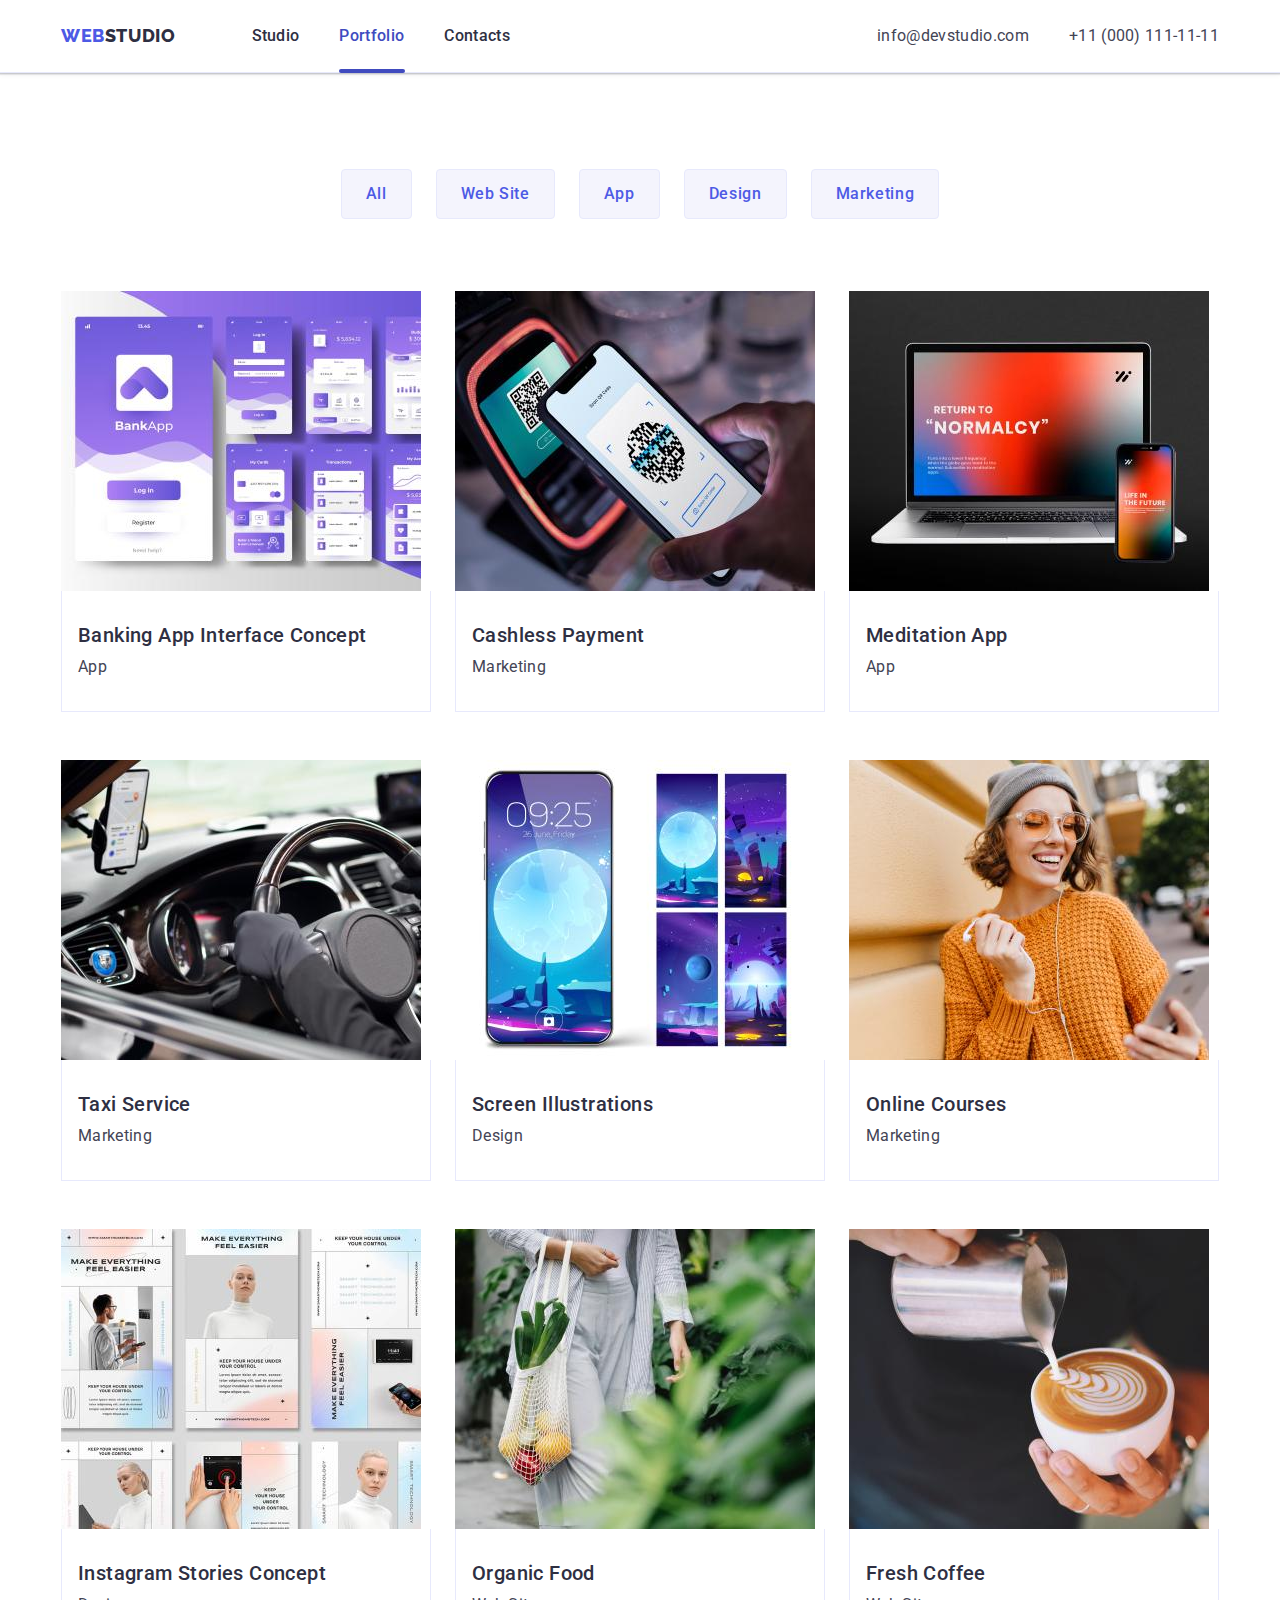
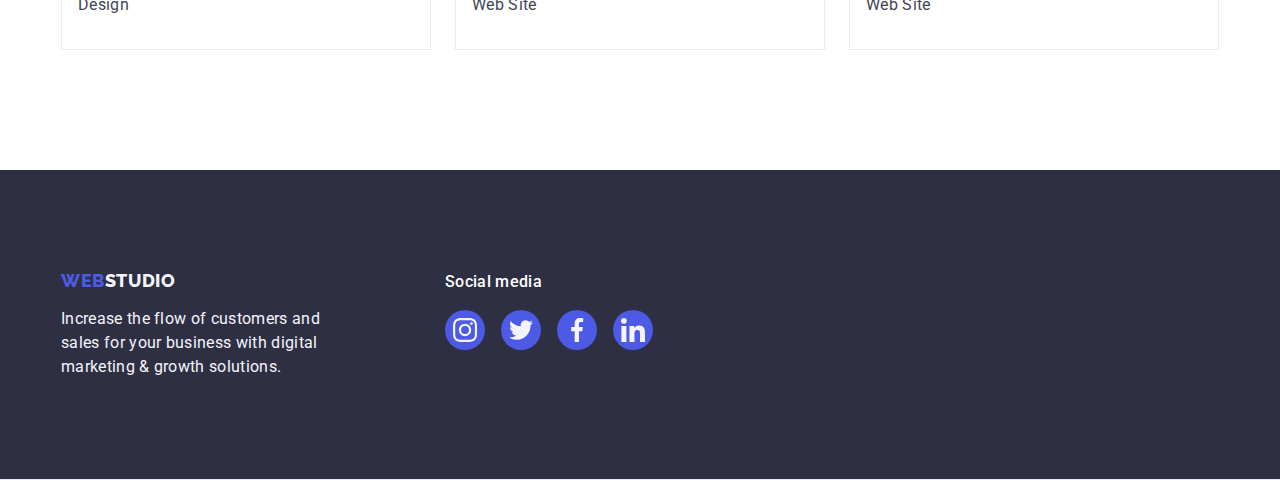
==== portfolio.html @ a04e3db6 "hw" ====
<!DOCTYPE html>
<html lang="en">
  <head>
    <meta charset="utf-8" />
    <title>Studio</title>
    <link rel="preconnect" href="https://fonts.googleapis.com" />
    <link rel="preconnect" href="https://fonts.gstatic.com" crossorigin />
    <link
      href="https://fonts.googleapis.com/css2?family=Raleway:wght@800&family=Roboto:wght@400;500;700;900&display=swap"
      rel="stylesheet"
    />
    <link
      rel="stylesheet"
      href="https://cdnjs.cloudflare.com/ajax/libs/modern-normalize/2.0.0/modern-normalize.min.css"
      integrity="sha512-4xo8blKMVCiXpTaLzQSLSw3KFOVPWhm/TRtuPVc4WG6kUgjH6J03IBuG7JZPkcWMxJ5huwaBpOpnwYElP/m6wg=="
      crossorigin="anonymous"
      referrerpolicy="no-referrer"
    />
    <link rel="stylesheet" href="./css/styles.css" />
  </head>
  <body>
    <header class="page-header">
      <div class="header-container container">
        <nav class="page-nav">
          <a href="./index.html" class="link-logo link">
            Web<span class="logo-web">Studio</span>
          </a>
          <ul class="page-nav-list list">
            <li class="nav-link">
              <a class="link-top link" href="./index.html">Studio</a>
            </li>
            <li class="nav-link">
              <a class="link-top portfolio link" href="./portfolio.html"
                >Portfolio</a
              >
            </li>
            <li class="nav-link">
              <a class="link-top link" href="">Contacts</a>
            </li>
          </ul>
        </nav>
        <address>
          <ul class="link-contact list">
            <li>
              <a class="contact link" href="mailto:info@devstudio.com"
                >info@devstudio.com</a
              >
            </li>
            <li>
              <a class="contact link" href="tel:+110001111111"
                >+11 (000) 111-11-11</a
              >
            </li>
          </ul>
        </address>
      </div>
    </header>
    <main>
      <!--section filters-->
      <section class="section portfolio-filters">
        <div class="container">
          <h1 class="visually-hidden">Futures</h1>
          <ul class="portfolio-but list">
            <li>
              <button class="filter" type="button">All</button>
            </li>
            <li>
              <button class="filter" type="button">Web Site</button>
            </li>
            <li>
              <button class="filter" type="button">App</button>
            </li>
            <li>
              <button class="filter" type="button">Design</button>
            </li>
            <li>
              <button class="filter" type="button">Marketing</button>
            </li>
          </ul>
          <ul class="cards list">
            <li class="portfolio-card">
              <a href="" class="link card-link">
                <div class="card-wrapper">
                  <img
                    src="./images/bank_app.jpg"
                    alt="Banking App"
                    width="360"
                    height="300"
                  />
                  <p class="wrapper-text">
                    14 Stylish and User-Friendly App Design Concepts · Task
                    Manager App · Calorie Tracker App · Exotic Fruit Ecommerce
                    App · Cloud Storage App
                  </p>
                </div>
                <div class="portfolio-text">
                  <h2 class="cards-heading">Banking App Interface Concept</h2>
                  <p class="paragraph">App</p>
                </div>
              </a>
            </li>
            <li class="portfolio-card">
              <a href="" class="link card-link">
                <div class="card-wrapper">
                  <img
                    src="./images/cashless.jpg"
                    alt="Cashless Payment"
                    width="360"
                    height="300"
                  />
                  <p class="wrapper-text">
                    14 Stylish and User-Friendly App Design Concepts · Task
                    Manager App · Calorie Tracker App · Exotic Fruit Ecommerce
                    App · Cloud Storage App
                  </p>
                </div>
                <div class="portfolio-text">
                  <h2 class="cards-heading">Cashless Payment</h2>
                  <p class="paragraph">Marketing</p>
                </div>
              </a>
            </li>
            <li class="portfolio-card">
              <a href="" class="link card-link">
                <div class="card-wrapper">
                  <img
                    src="./images/meditation.jpg"
                    alt="Meditation App"
                    width="360"
                    height="300"
                  />
                  <p class="wrapper-text">
                    14 Stylish and User-Friendly App Design Concepts · Task
                    Manager App · Calorie Tracker App · Exotic Fruit Ecommerce
                    App · Cloud Storage App
                  </p>
                </div>
                <div class="portfolio-text">
                  <h2 class="cards-heading">Meditation App</h2>
                  <p class="paragraph">App</p>
                </div>
              </a>
            </li>
            <li class="portfolio-card">
              <a href="" class="link card-link">
                <div class="card-wrapper">
                  <img
                    src="./images/taxi.jpg"
                    alt="Taxi Service"
                    width="360"
                    height="300"
                  />
                  <p class="wrapper-text">
                    14 Stylish and User-Friendly App Design Concepts · Task
                    Manager App · Calorie Tracker App · Exotic Fruit Ecommerce
                    App · Cloud Storage App
                  </p>
                </div>
                <div class="portfolio-text">
                  <h2 class="cards-heading">Taxi Service</h2>
                  <p class="paragraph">Marketing</p>
                </div>
              </a>
            </li>
            <li class="portfolio-card">
              <a href="" class="link card-link">
                <div class="card-wrapper">
                  <img
                    src="./images/screen_ilustr.jpg"
                    alt="Screen Illustrations"
                    width="360"
                    height="300"
                  />
                  <p class="wrapper-text">
                    14 Stylish and User-Friendly App Design Concepts · Task
                    Manager App · Calorie Tracker App · Exotic Fruit Ecommerce
                    App · Cloud Storage App
                  </p>
                </div>
                <div class="portfolio-text">
                  <h2 class="cards-heading">Screen Illustrations</h2>
                  <p class="paragraph">Design</p>
                </div>
              </a>
            </li>
            <li class="portfolio-card">
              <a href="" class="link card-link">
                <div class="card-wrapper">
                  <img
                    src="./images/online_courses.jpg"
                    alt="Online Courses"
                    width="360"
                    height="300"
                  />
                  <p class="wrapper-text">
                    14 Stylish and User-Friendly App Design Concepts · Task
                    Manager App · Calorie Tracker App · Exotic Fruit Ecommerce
                    App · Cloud Storage App
                  </p>
                </div>
                <div class="portfolio-text">
                  <h2 class="cards-heading">Online Courses</h2>
                  <p class="paragraph">Marketing</p>
                </div>
              </a>
            </li>
            <li class="portfolio-card">
              <a href="" class="link card-link">
                <div class="card-wrapper">
                  <img
                    src="./images/inst_stor_conc.jpg"
                    alt="Instagram Stories"
                    width="360"
                    height="300"
                  />
                  <p class="wrapper-text">
                    14 Stylish and User-Friendly App Design Concepts · Task
                    Manager App · Calorie Tracker App · Exotic Fruit Ecommerce
                    App · Cloud Storage App
                  </p>
                </div>
                <div class="portfolio-text">
                  <h2 class="cards-heading">Instagram Stories Concept</h2>
                  <p class="paragraph">Design</p>
                </div>
              </a>
            </li>
            <li class="portfolio-card">
              <a href="" class="link card-link">
                <div class="card-wrapper">
                  <img
                    src="./images/organic_food.jpg"
                    alt="Organic Food"
                    width="360"
                    height="300"
                  />
                  <p class="wrapper-text">
                    14 Stylish and User-Friendly App Design Concepts · Task
                    Manager App · Calorie Tracker App · Exotic Fruit Ecommerce
                    App · Cloud Storage App
                  </p>
                </div>
                <div class="portfolio-text">
                  <h2 class="cards-heading">Organic Food</h2>
                  <p class="paragraph">Web Site</p>
                </div>
              </a>
            </li>
            <li class="portfolio-card">
              <a href="" class="link card-link">
                <div class="card-wrapper">
                  <img
                    src="./images/fresh_coffee.jpg"
                    alt="Fresh Coffee"
                    width="360"
                    height="300"
                  />
                  <p class="wrapper-text">
                    14 Stylish and User-Friendly App Design Concepts · Task
                    Manager App · Calorie Tracker App · Exotic Fruit Ecommerce
                    App · Cloud Storage App
                  </p>
                </div>
                <div class="portfolio-text">
                  <h2 class="cards-heading">Fresh Coffee</h2>
                  <p class="paragraph">Web Site</p>
                </div>
              </a>
            </li>
          </ul>
        </div>
      </section>
    </main>
    <footer class="basement">
      <div class="basement-cont container">
        <div class="container-base-logo">
          <a href="./index.html" class="link-logo link">
            Web<span class="logo-web">Studio</span>
          </a>
          <p class="basement-text">
            Increase the flow of customers and sales for your business with
            digital marketing & growth solutions.
          </p>
        </div>
        <div class="container-base-sotial">
          <p class="basement-text-icons">Social media</p>
          <ul class="base-sotial list">
            <li class="base-icon">
              <a href="" class="base-icon-link">
                <svg class="sotial-icon" width="24" height="24">
                  <use href="./images/icons.svg#icon-instagram"></use>
                </svg>
              </a>
            </li>
            <li class="base-icon">
              <a href="" class="base-icon-link">
                <svg class="sotial-icon" width="24" height="24">
                  <use href="./images/icons.svg#icon-twitter"></use>
                </svg>
              </a>
            </li>
            <li class="base-icon">
              <a href="" class="base-icon-link">
                <svg class="sotial-icon" width="24" height="24">
                  <use href="./images/icons.svg#icon-facebook"></use>
                </svg>
              </a>
            </li>
            <li class="base-icon">
              <a href="" class="base-icon-link">
                <svg class="sotial-icon" width="24" height="24">
                  <use href="./images/icons.svg#icon-linkedin"></use>
                </svg>
              </a>
            </li>
          </ul>
        </div>
      </div>
    </footer>
  </body>
</html>
---- css/styles.css ----
:root {
    --navyblue: #2E2F42;
    --slate: #434455;
    --iris: #4D5AE5;
    --cloud: #F4F4FD;
    --white: #FFF;
    --ocean: #404BBF;
    --cornflower: #E7E9FC;
    --grey: rgba(46, 47, 66, 0.70);
    --lightslate: #8E8F99;
    --green: #31D0AA;
    --navyblue-modal: rgba(46, 47, 66, 0.40);
    --dairy: #FCFCFC;
}

body {
    color: var(--slate);
    font-family: Roboto, sans-serif;
    font-size: 16px;
    font-weight: 400;
    line-height: 1.5;
    letter-spacing: 0.02em;
    background-color: var(--white);
    border-bottom: 1px solid var(--cornflower);
    margin: 0;

}

.list {
    list-style-type: none;
}

.heading-tw {
    color: var(--navyblue);
    text-align: center;
    font-size: 36px;
    font-weight: 700;
    line-height: 1.11;
    letter-spacing: 0.02em;
    text-transform: capitalize;
    margin-bottom: 72px;
}

.heading-th {
    color: var(--navyblue);
    font-size: 20px;
    font-weight: 500;
    line-height: 1.2;
    letter-spacing: 0.02em;
    margin-bottom: 8px;
}

.link {
    text-decoration: none;
}

.container {
    max-width: 1158px;
    padding: 0 15px;
    margin: 0 auto;
}

h1,
h2,
h3,
h4,
h5,
h6,
p {
    margin: 0;
}

ul,
ol {
    margin: 0;
    padding-left: 0;
}

img {
    display: block;
}

.visually-hidden {
    position: absolute;
    width: 1px;
    height: 1px;
    margin: -1px;
    border: 0;
    padding: 0;
    white-space: nowrap;
    clip-path: inset(100%);
    clip: rect(0 0 0 0);
    overflow: hidden;
}

.section {
    padding-top: 120px;
    padding-bottom: 120px;
}

/* Header section*/

.header-container {
    display: flex;
}

.page-header {
    border-bottom: 1px solid var(--cornflower);
    box-shadow: 0px 2px 1px rgba(46, 47, 66, 0.08),
            0px 1px 1px rgba(46, 47, 66, 0.16),
            0px 1px 6px rgba(46, 47, 66, 0.08);
}

.page-nav {
    display: flex;
    margin-right: auto;
    align-items: center;
}

.page-nav-list {
    position: relative;
    display: flex;
    gap: 40px;
}

.nav-link {
    position: relative;
}

.link-contact {
    display: flex;
    gap: 40px;
}

.link-logo {
    color: var(--iris);
    font-family: Raleway, sans-serif;
    font-size: 18px;
    font-weight: 800;
    line-height: 1.17;
    letter-spacing: 0.034em;
    text-transform: uppercase;
    display: inline-flex;
    align-items: center;
    margin-right: 76px;
}

.logo-web {
    color: var(--navyblue);
    font-family: Raleway, sans-serif;
    font-size: 18px;
    font-weight: 800;
    line-height: 1.17;
    letter-spacing: 0.034em;
    text-transform: uppercase;
}

.link-top {
    display: block;
    color: var(--navyblue);
    font-weight: 500;
    font-size: 16px;
    line-height: 1.5;
    letter-spacing: 0.02em;
    padding-top: 24px;
    padding-bottom: 24px;
    transition-property: color;
    transition-timing-function: cubic-bezier(0.4, 0, 0.2, 1);
    transition-duration: 250ms;
}

.link-top:hover,
.link-top:focus {
    color: var(--ocean);
}

.studio {
    position: relative;
    color: var(--ocean);
}

.studio::after {
    position: absolute;
    bottom: 0;
    left: 0;
    content: '';
    display: block;
    width: 48px;
    height: 4px;
    border-radius: 2px;
    background-color: var(--ocean);
    bottom: -1px;
}

.portfolio {
    position: relative;
    color: var(--ocean);
}

.portfolio::after {
    position: absolute;
    bottom: 0;
    left: 0;
    content: '';
    display: block;
    width: 66px;
    height: 4px;
    border-radius: 2px;
    background-color: var(--ocean);
    bottom: -1px;
}

.link-contact {
    font-style: normal;
}

.contact {
    display: block;
    padding-top: 24px;
    padding-bottom: 24px;
    color: var(--slate);
    font-size: 16px;
    line-height: 1.5;
    letter-spacing: 0.02em;
    transition-property: color;
    transition-timing-function: cubic-bezier(0.4, 0, 0.2, 1);
    transition-duration: 250ms;
}

.contact:hover,
.contact:focus {
    color: var(--ocean);
}

/* STUDIO */
/* Hero section (1) */

.hero {
    background-color: var(--navyblue);
    background-image: linear-gradient(var(--grey), var(--grey)), 
        url('../images/people_office.jpg');
    background-repeat: no-repeat;
    background-size: cover;
    background-position: center;
    padding: 188px 0;
    margin: 0 auto;
    max-width: 1440px;
}

.hero .container {
    display: flex;
    align-items: center;
    flex-direction: column;
    gap: 48px;
}

.h-hero {
    color: var(--white);
    text-align: center;
    font-size: 56px;
    font-weight: 700;
    line-height: 1.07;
    letter-spacing: 0.02em;
    max-width: 496px
}

.button-hero {
    background-color: var(--iris);
    color: var(--white);
    font-family: "Roboto", sans-serif;
    text-align: center;
    font-size: 16px;
    font-weight: 500;
    line-height: 1.5;
    letter-spacing: 0.04em;
    cursor: pointer;
    min-width: 169px;
    height: 56px;
    border: none;
    border-radius: 4px;
    padding: 16px 32px;
    transition: background-color 250ms cubic-bezier(0.4, 0, 0.2, 1);
}

.button-hero:hover,
.button-hero:focus {
    background-color: var(--ocean);
}

.backdrop {
    background: var(--navyblue-modal);
    position: fixed;
    top: 0;
    left: 0;
    width: 100%;
    height: 100%;

    opacity: 1;
    visibility: visible;
    transition: opacity 250ms cubic-bezier(0.4, 0, 0.2, 1), 
                visibility 250ms cubic-bezier(0.4, 0, 0.2, 1);
}

.modal {
    position: absolute;
    top: 50%;
    left: 50%;
    transform: translateX(-50%) translateY(-50%);
    width: 408px;
    min-height: 584px;
    border-radius: 4px;
    background-color: var(--dairy);
    box-shadow: 0px 2px 1px 0px rgba(0, 0, 0, 0.20), 
        0px 1px 3px 0px rgba(0, 0, 0, 0.12), 
        0px 1px 1px 0px rgba(0, 0, 0, 0.14);
    transition: transform 250ms cubic-bezier(0.4, 0, 0.2, 1);
}

.backdrop.is-hidden .modal{
    transform: translateX(-50%) translateY(-70%);
    opacity: 0;
}

.modal-btn {
    display: flex;
    justify-content: center;
    align-items: center;
    padding: 0;
    width: 24px;
    height: 24px;
    border: 1px solid rgba(0, 0, 0, 0.1);
    background-color: var(--cornflower);
    border-radius: 50%;
    cursor: pointer;
    position: absolute;
    top: 24px;
    right: 24px;
    transition: background-color 250ms cubic-bezier(0.4, 0, 0.2, 1), 
                border 250ms cubic-bezier(0.4, 0, 0.2, 1);
}

.modal-btn:hover,
.modal-btn:focus {
    background-color: var(--ocean);
    fill: var(--white);
    border: none;
}

.modal-btn-icon {
    transition: fill 250ms cubic-bezier(0.4, 0, 0.2, 1)
}

.modal-btn-icon:hover,
.modal-btn-icon:focus {
    fill: var(--white);
}

.backdrop.is-hidden {
    opacity: 0;
    pointer-events: none;
    visibility: hidden;
}

/* Future Studio Section (2)*/
.futures-list {
    display: flex;
    justify-content: space-between;
    gap: 24px;
}

.futures-icons {
    display: flex;
    align-items: center;
    justify-content: center;
    width: 264px;
    height: 112px;
    background-color: var(--cloud);
    border-radius: 4px;
    margin-bottom: 8px;
}


/* Doing section (3)*/

.doing-item {
    width: calc((100% - 48px) / 3);
}

.doing-section {
    padding-top: 0;
}

.doing-list {
    display: flex;
    gap: 24px;
}

/* Team section (4) */

.team {
    background-color: var(--cloud);
    max-width: 1440px;
    margin: 0 auto;
}

.team-list {
    display: flex;
    gap: 24px;

}

.worker {
    width: calc((100% - 72px) / 4);
    border-radius: 0px 0px 4px 4px;
    background-color: var(--white);
    box-shadow: 0px 2px 1px 0px rgba(46, 47, 66, 0.08), 
    0px 1px 1px 0px rgba(46, 47, 66, 0.16), 
    0px 1px 6px 0px rgba(46, 47, 66, 0.08);
}

.worker-card {
    padding: 32px 0;
    width: 264px;
}

.worker-card .heading-th {
    text-align: center;
    margin-bottom: 8px;
}

.worker-card .paragraph {
    text-align: center;
}

.paragraph {
    color: var(--slate);
    font-size: 16px;
    line-height: 1.5;
    letter-spacing: 0.02em;
}

.worker-sotial-list {
    display: flex;
    justify-content: center;
    align-items: center;
    gap: 24px;
    margin-top: 8px;
}

.worker-sotial { 
    display: flex;
    width: 40px;
    height: 40px;
 }

.sotial-icons {
    fill: var(--cloud)
}

.sotial-link {
    width: 100%;
    height: 100%;
    background-color: var(--iris);
    border-radius: 50%;
    display: flex;
    justify-content: center;
    align-items: center;
    transition: background-color 250ms cubic-bezier(0.4, 0, 0.2, 1);
}

.sotial-link:hover,
.sotial-link:focus {
    background-color: var(--ocean); 
}
/* Customers section */

.customer-list {
    display: flex;
    justify-content: center;
    gap: 24px;
}
.customers-item {
    width: calc((100% - 5*24px) / 6);
    height: 88px;
}

.customer-link {
    width: 100%;
    height: 100%;
    border: 1px solid var(--lightslate);
    border-radius: 4px;
    display: flex;
    align-items: center;
    justify-content: center;
    color: var(--lightslate);
    transition: border-color 250ms cubic-bezier(0.4, 0, 0.2, 1),
                color 250ms cubic-bezier(0.4, 0, 0.2, 1);;
}

.customer-link:hover,
.customer-link:focus {
    border-color: var(--ocean);
    color: var(--ocean);
}

.customer-icon {
    fill: currentColor;
}

/* PORTFOLIO */
/* Portfolio filter */

.filter {
    display: flex;
    padding: 12px 24px;
    justify-content: center;
    align-items: center;
    border-radius: 4px;
    border: 1px solid var(--cornflower);
    font-family: "Roboto", sans-serif;
    color: var(--iris);
    font-size: 16px;
    line-height: 1.5;
    letter-spacing: 0.04em;
    font-weight: 500;
    background-color: var(--cloud);
    cursor: pointer;
    transition: color 250ms cubic-bezier(0.4, 0, 0.2, 1),
                background-color 250ms cubic-bezier(0.4, 0, 0.2, 1),
                border-color 250ms cubic-bezier(0.4, 0, 0.2, 1),
                box-shadow 250ms cubic-bezier(0.4, 0, 0.2, 1);
}

.filter:hover,
.filter:focus {
    color: var(--white);
    background-color: var(--ocean);
    border: 1px solid transparent;
    box-shadow: 0px 2px 2px 0px rgba(0, 0, 0, 0.12), 
      0px 2px 1px 0px rgba(0, 0, 0, 0.08), 
      0px 3px 1px 0px rgba(0, 0, 0, 0.10);
}

.portfolio-but {
    display: flex;
    justify-content: center;
    gap: 24px;
    margin-bottom: 72px;
}

/* Portfolio section Cards */

.cards {
    display: flex;
    flex-wrap: wrap;
    gap: 48px 24px;
}

.cards-heading {
    color: var(--navyblue);
    font-weight: 500;
    font-size: 20px;
    line-height: 1.2;
    letter-spacing: 0.02em;
    margin-bottom: 8px;
}

.portfolio-card {
    width: calc((100% - 48px) / 3);
    background-color: var(--white);
}

.portfolio-filters {
    padding: 96px 0 120px 0;
}

.portfolio-text {
    padding: 32px 16px;
    border: 1px solid var(--cornflower);
    border-top: none;
}

.card-link {
    display: block;
    transition: box-shadow 250ms cubic-bezier(0.4, 0, 0.2, 1);
}

.card-link:hover,
.card-link:focus {
    box-shadow: 0px 1px 6px rgba(46, 47, 66, 0.08), 
                0px 1px 1px rgba(46, 47, 66, 0.16), 
                0px 2px 1px rgba(46, 47, 66, 0.08);
}

.card-wrapper {
    position: relative;
    overflow: hidden;
}

.wrapper-text {
    position: absolute;
    top: 0;
    font-size: 16px;
    line-height: 1.5;
    letter-spacing: 0.02em;
    color: var(--cloud);
    padding: 40px 32px;
    background-color: var(--iris);
    width: 100%;
    height: 100%;
    transform: translateY(100%);
    transition: transform 250ms cubic-bezier(0.4, 0, 0.2, 1);
}

.card-link:hover .wrapper-text,
.card-link:focus .wrapper-text {
    box-shadow: 0px 1px 6px rgba(46, 47, 66, 0.08),
        0px 1px 1px rgba(46, 47, 66, 0.16),
        0px 2px 1px rgba(46, 47, 66, 0.08);
    transform: translateY(0%);
}

/* FOOTER */
.basement {
    background-color: var(--navyblue);
    padding: 100px 0;
    margin: 0 auto;
}

.basement-cont {
    display: flex;
    align-items: baseline;
}

.basement-text {
    color: var(--cloud);
    max-width: 264px;
}

.basement .logo-web {
    color: var(--cloud)
}

.basement-text-icons {
    font-weight: 500;
    font-size: 16px;
    line-height: 1.5;
    letter-spacing: 0.02em;
    color: var(--white);
    margin-bottom: 16px;
}

.base-sotial {
    display: flex;
    gap: 16px;
}

.container-base-logo {
    margin-right: 120px;
}

.container-base-logo .link-logo {
    margin-bottom: 16px;
}

.base-icon {
    width: 40px;
    height: 40px;
}

.base-icon-link {
    width: 100%;
    height: 100%;
    background-color: var(--iris);
    border-radius: 50%;
    display: flex;
    align-items: center;
    justify-content: center;
    transition: background-color 250ms cubic-bezier(0.4, 0, 0.2, 1);
}
        
.base-icon-link:hover,
.base-icon-link:focus {
    background-color: var(--green);
}

.sotial-icon {
    fill: var(--cloud)
}
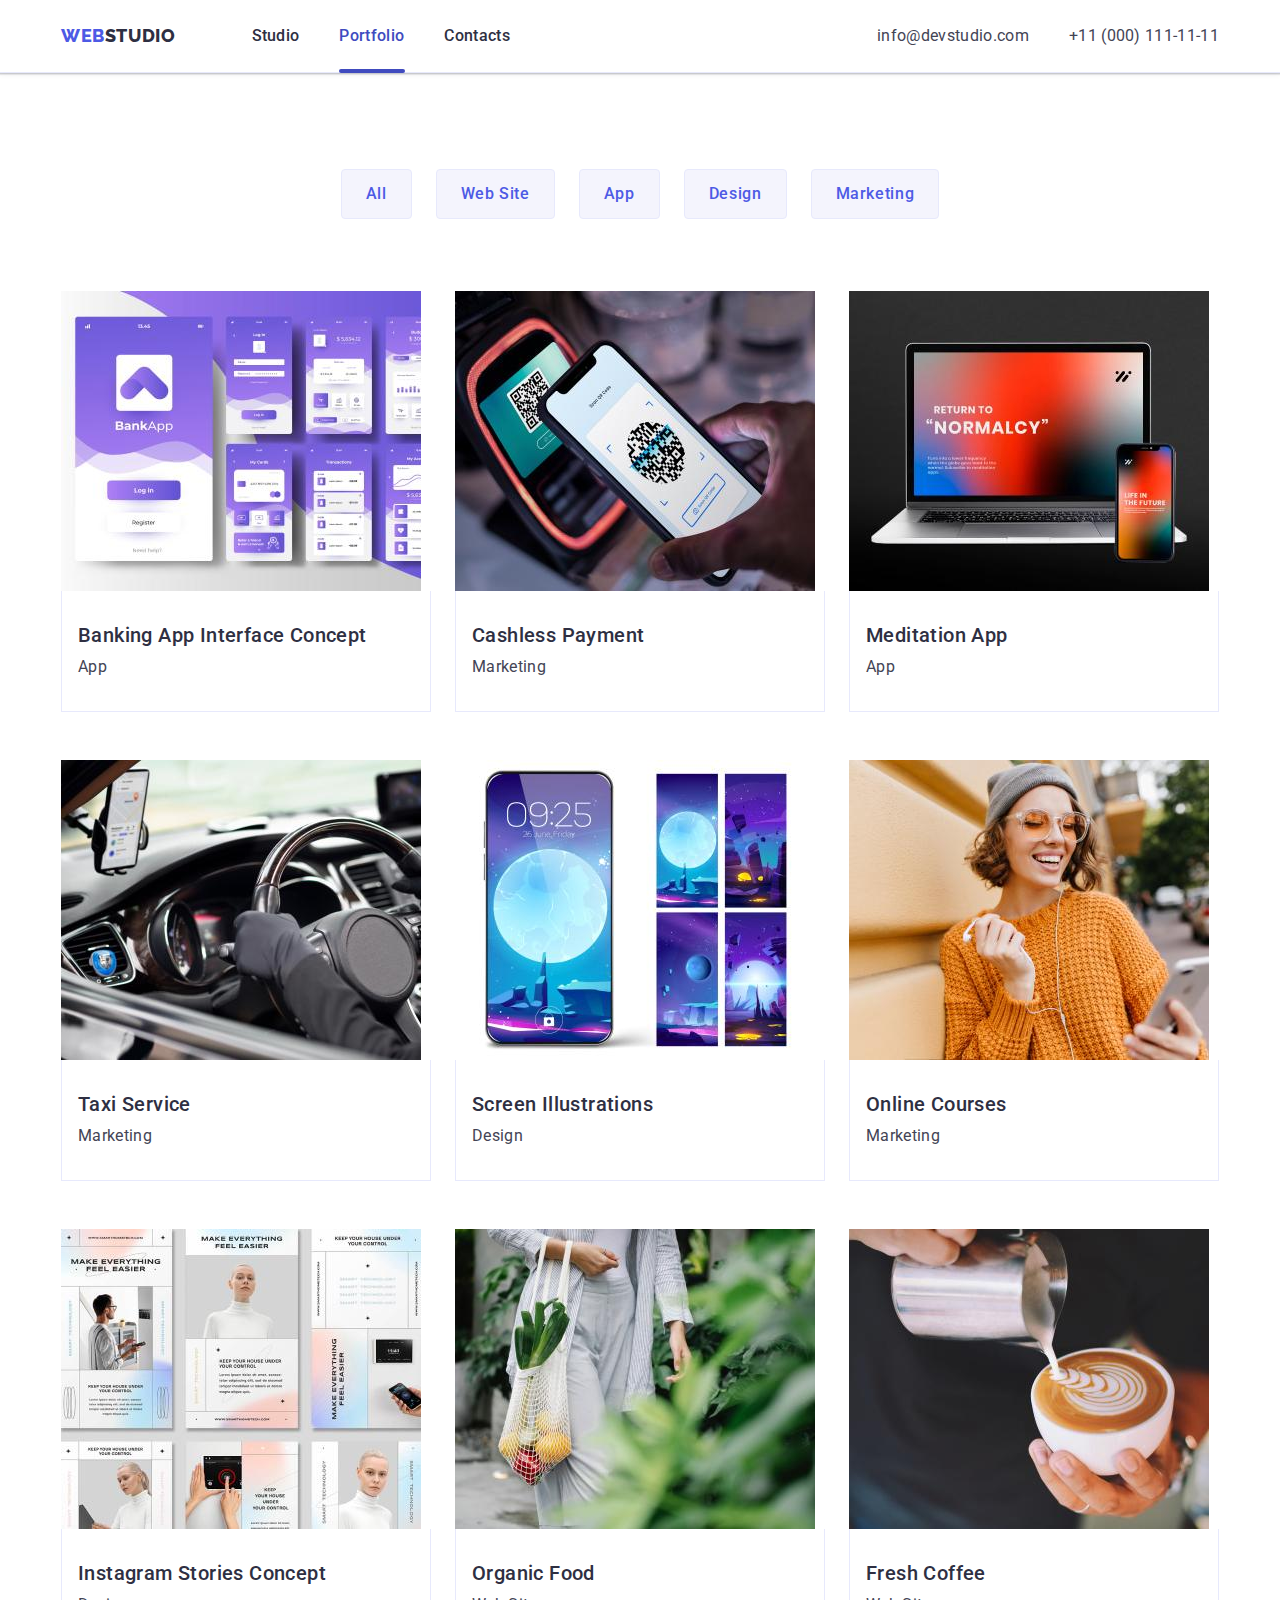
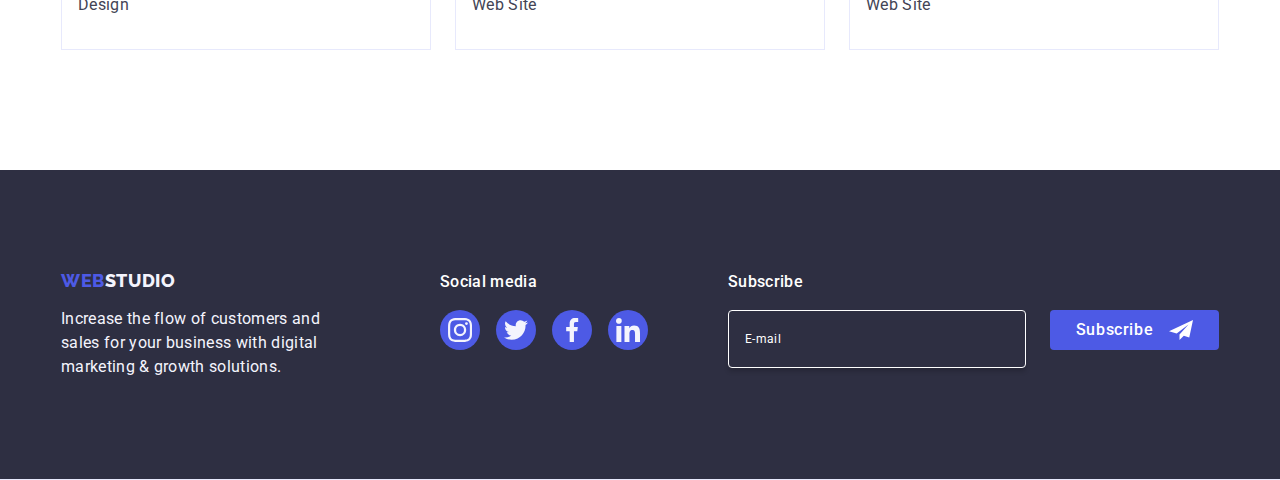
==== commit 8b49ddc1: "hw" ====
--- a/portfolio.html
+++ b/portfolio.html
@@ -283,7 +283,7 @@
           </p>
         </div>
         <div class="container-base-sotial">
-          <p class="basement-text-icons">Social media</p>
+          <p class="basement-text-par">Social media</p>
           <ul class="base-sotial list">
             <li class="base-icon">
               <a href="" class="base-icon-link">
@@ -315,6 +315,25 @@
             </li>
           </ul>
         </div>
+        <div class="subscibe-base">
+          <p class="basement-text-par">Subscribe</p>
+          <form class="subscribe-form" autocomplete="on">
+            <label>
+              <input
+                class="email-fild"
+                type="email"
+                name="subscribe-email"
+                placeholder="E-mail"
+              />
+            </label>
+            <button class="button-hero footer-btn" type="submit">
+              Subscribe
+              <svg class="subscribe-icon" width="24" height="24">
+                <use href="./images/icons.svg#icon-email-send"></use>
+              </svg>
+            </button>
+          </form>
+        </div>
       </div>
     </footer>
   </body>
--- a/css/styles.css
+++ b/css/styles.css
@@ -287,6 +287,8 @@
     background-color: var(--ocean);
 }
 
+/* Modal window */
+
 .backdrop {
     background: var(--navyblue-modal);
     position: fixed;
@@ -307,6 +309,7 @@
     left: 50%;
     transform: translateX(-50%) translateY(-50%);
     width: 408px;
+    padding: 24px;
     min-height: 584px;
     border-radius: 4px;
     background-color: var(--dairy);
@@ -360,6 +363,89 @@
     pointer-events: none;
     visibility: hidden;
 }
+
+
+/* MODAL FORM STYLES */
+
+.modal-paragraph {
+    color: var(--navyblue);
+    text-align: center;
+    font-weight: 500;
+    padding-top: 48px;
+    padding-bottom: 16px;
+}
+
+.modal-label {
+    color: var(--lightslate);
+    font-size: 12px;
+    letter-spacing: 0.03em;
+
+    display: block;
+    margin-bottom: 4px;
+}
+
+.modal-field {
+    position: relative;
+    margin-bottom: 8px;
+}
+
+.modal-input {
+    width: 100%;
+    height: 40px;
+    padding-left: 38px;
+
+    border-radius: 4px;
+    border: 1px solid var(--navyblue-modal);
+}
+
+.modal-input-icon {
+    position: absolute;
+    top: 50%;
+    left: 0;
+    transform: translate(16px, -50%) ;
+    fill: var(--navyblue)
+}
+
+.modal-comment {
+    width: 100%;
+    height: 120px;
+    padding: 8px 16px;
+    margin-bottom: 16px;
+    border-radius: 4px;
+    border: 1px solid var(--navyblue-modal);
+    resize: none;
+}
+
+.check-box-icon:hover {
+    fill: var(--iris);
+}
+
+.check-agree {
+    display: flex;
+    margin-bottom: 24px;
+}
+
+.check-agree-descr {
+    color: var(--lightslate);
+    font-size: 12px;
+    font-style: normal;
+    font-weight: 400;
+    line-height: 1.17;
+    letter-spacing: 0.03em;
+}
+
+.check-agree-link {
+    color: var(--iris);
+    line-height: 1.33;
+}
+
+.send-btn {
+    display: flex;
+    justify-content: center;
+    align-items: center;
+}
+
+
 
 /* Future Studio Section (2)*/
 .futures-list {
@@ -630,6 +716,7 @@
 .basement-cont {
     display: flex;
     align-items: baseline;
+
 }
 
 .basement-text {
@@ -641,7 +728,7 @@
     color: var(--cloud)
 }
 
-.basement-text-icons {
+.basement-text-par {
     font-weight: 500;
     font-size: 16px;
     line-height: 1.5;
@@ -687,3 +774,61 @@
 .sotial-icon {
     fill: var(--cloud)
 }
+
+.container-base-sotial {
+    margin-right: 80px; 
+}
+
+.subscibe-base {
+    display: flex;
+    flex-direction: column;
+    align-items: flex-start;
+}
+
+.subscribe-form {
+    display: flex;
+    gap: 24px;
+}
+
+.footer-btn {
+    display: inline-flex;
+    padding: 8px 24px;
+    justify-content: center;
+    align-items: center;
+    gap: 16px;
+    width: 165px;
+    height: 40px;
+}
+
+.email-fild {
+    color: var(--white);
+    font-family: Roboto;
+    font-size: 12px;
+    font-style: normal;
+    font-weight: 400;
+    line-height: 2;
+    letter-spacing: 0.48px;
+    padding: 8px 16px;
+
+    background-color: transparent;
+    width: 264px;
+    height: 40px;
+    flex-shrink: 0;
+    border-radius: 4px;
+    border: 1px solid var(--white);
+    box-shadow: 0px 4px 4px 0px rgba(0, 0, 0, 0.15);
+}
+
+.email-fild::placeholder {
+    color: var(--white);
+    font-family: Roboto;
+    font-size: 12px;
+    font-style: normal;
+    font-weight: 400;
+    line-height: 2;
+    letter-spacing: 0.03em;
+}
+
+.subscribe-icon {
+    fill: var(--white);
+}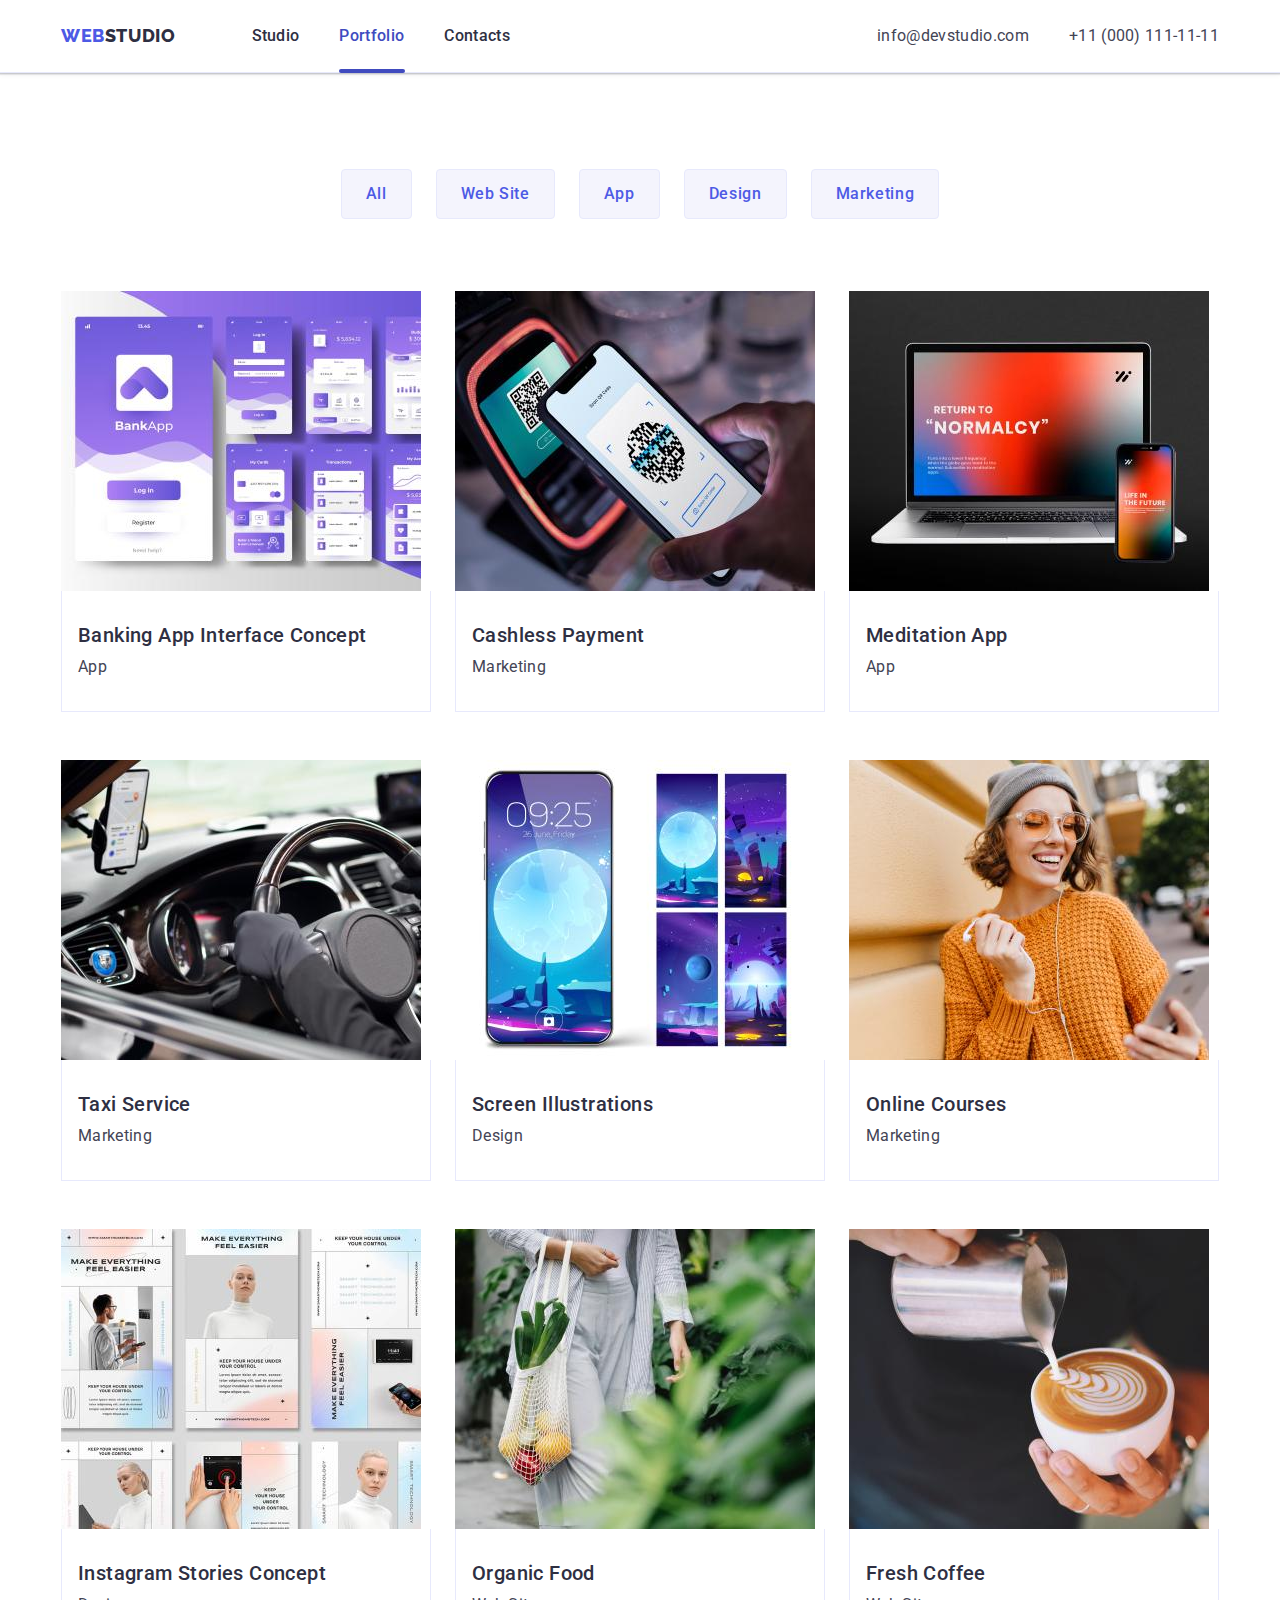
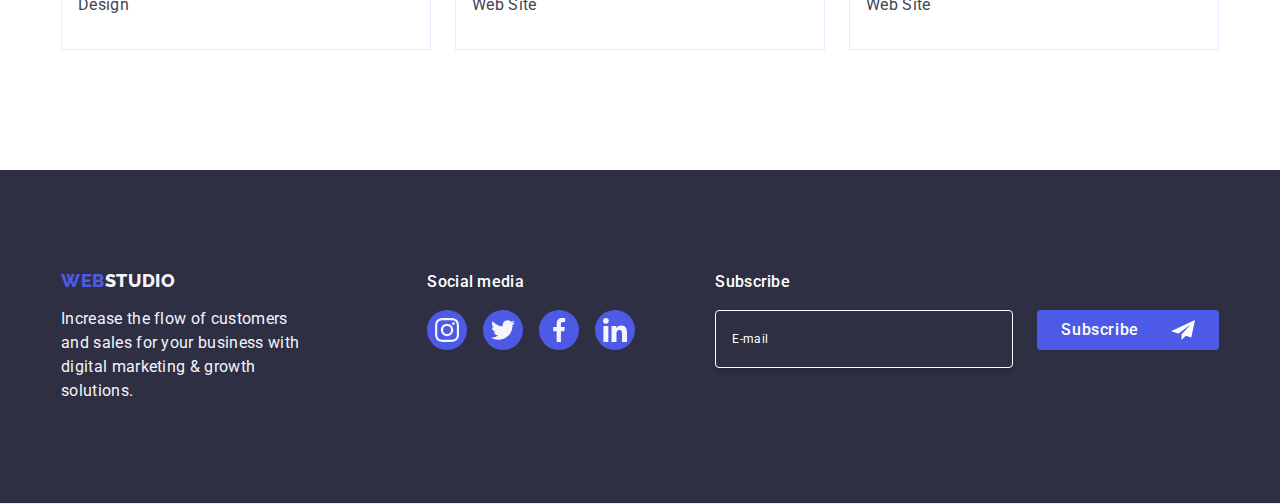
==== commit 35551307: "fix" ====
--- a/portfolio.html
+++ b/portfolio.html
@@ -318,7 +318,7 @@
         <div class="subscibe-base">
           <p class="basement-text-par">Subscribe</p>
           <form class="subscribe-form" autocomplete="on">
-            <label>
+            <label class="base-label">
               <input
                 class="email-fild"
                 type="email"
--- a/css/styles.css
+++ b/css/styles.css
@@ -309,7 +309,7 @@
     left: 50%;
     transform: translateX(-50%) translateY(-50%);
     width: 408px;
-    padding: 24px;
+    padding: 72px 24px 24px 24px;
     min-height: 584px;
     border-radius: 4px;
     background-color: var(--dairy);
@@ -350,7 +350,7 @@
 }
 
 .modal-btn-icon {
-    transition: fill 250ms cubic-bezier(0.4, 0, 0.2, 1)
+    transition: fill 250ms cubic-bezier(0.4, 0, 0.2, 1);
 }
 
 .modal-btn-icon:hover,
@@ -364,21 +364,21 @@
     visibility: hidden;
 }
 
-
 /* MODAL FORM STYLES */
 
 .modal-paragraph {
     color: var(--navyblue);
     text-align: center;
     font-weight: 500;
-    padding-top: 48px;
-    padding-bottom: 16px;
-}
-
-.modal-label {
+    margin-bottom: 16px;
+}
+
+.label-field {
     color: var(--lightslate);
     font-size: 12px;
-    letter-spacing: 0.03em;
+    line-height: 1.17;
+    letter-spacing: 0.04em;
+    color: var(--lightslate);
 
     display: block;
     margin-bottom: 4px;
@@ -393,45 +393,101 @@
     width: 100%;
     height: 40px;
     padding-left: 38px;
-
+    padding-right: 38px;
+
+    background-color: transparent;
     border-radius: 4px;
     border: 1px solid var(--navyblue-modal);
+    outline: transparent;
+    transition: border-color 250ms cubic-bezier(0.4, 0, 0.2, 1);
 }
 
 .modal-input-icon {
     position: absolute;
     top: 50%;
-    left: 0;
-    transform: translate(16px, -50%) ;
-    fill: var(--navyblue)
+    left: 16px;
+    transform: translateY(-50%) ;
+    fill: var(--navyblue);
+    transition: fill 250ms cubic-bezier(0.4, 0, 0.2, 1);
+    pointer-events: none;
+}
+
+.modal-input:focus {
+    border-color: var(--iris);
+}
+
+.modal-input:focus + .modal-input-icon {
+    fill: var(--iris);
 }
 
 .modal-comment {
     width: 100%;
     height: 120px;
+    font-size: 12px;
+    line-height: 1.17;
+    letter-spacing: 0.04em;
+    color: var(--navyblue-modal);
+    background-color: transparent;
     padding: 8px 16px;
     margin-bottom: 16px;
     border-radius: 4px;
     border: 1px solid var(--navyblue-modal);
     resize: none;
-}
-
-.check-box-icon:hover {
-    fill: var(--iris);
+    outline: transparent;
+    transition: border-color 250ms cubic-bezier(0.4, 0, 0.2, 1)
+}
+
+.modal-comment::placeholder {
+    color: var(--navyblue-modal);
+}
+
+.modal-comment:focus {
+    border-color: var(--iris);
+}
+
+.check-agreement {
+    margin-bottom: 24px;
+}
+
+.modal-check {
+    display: inline-flex;
+    justify-content: center;
+    align-items: center;
+    width: 16px;
+    height: 16px;
+    fill: transparent;
+
+    border-radius: 2px;
+    border: 1px solid var(--navyblue-modal);
+
+    transition: background-color 250ms cubic-bezier(0.4, 0, 0.2, 1),
+                border 250ms cubic-bezier(0.4, 0, 0.2, 1),
+                fill 250ms cubic-bezier(0.4, 0, 0.2, 1);
+}
+
+.check-box-icon {
+    transition: fill 250ms cubic-bezier(0.4, 0, 0.2, 1);
+}
+
+input[type="checkbox"]:checked ~ .check-agree > .modal-check {
+    background-color: var(--iris);
+    border: none;
+    fill: var(--cloud);
+}
+
+input[type="checkbox"]:focus-visible ~ .modal-check {
+    outline: 2px solid var(--ocean);
+    outline-offset: 1px;
 }
 
 .check-agree {
-    display: flex;
-    margin-bottom: 24px;
-}
-
-.check-agree-descr {
+    display: block;
     color: var(--lightslate);
     font-size: 12px;
     font-style: normal;
     font-weight: 400;
     line-height: 1.17;
-    letter-spacing: 0.03em;
+    letter-spacing: 0.04em;
 }
 
 .check-agree-link {
@@ -440,9 +496,11 @@
 }
 
 .send-btn {
-    display: flex;
-    justify-content: center;
-    align-items: center;
+    display: block;
+    min-width: 169px;
+    height: 56px;
+    margin-left: 95px;
+    margin-right: 96px;
 }
 
 
@@ -796,7 +854,7 @@
     justify-content: center;
     align-items: center;
     gap: 16px;
-    width: 165px;
+    min-width: 165px;
     height: 40px;
 }
 
@@ -806,7 +864,7 @@
     font-size: 12px;
     font-style: normal;
     font-weight: 400;
-    line-height: 2;
+    line-height: 1.5;
     letter-spacing: 0.48px;
     padding: 8px 16px;
 
@@ -831,4 +889,5 @@
 
 .subscribe-icon {
     fill: var(--white);
+    margin-left: 16px;
 }